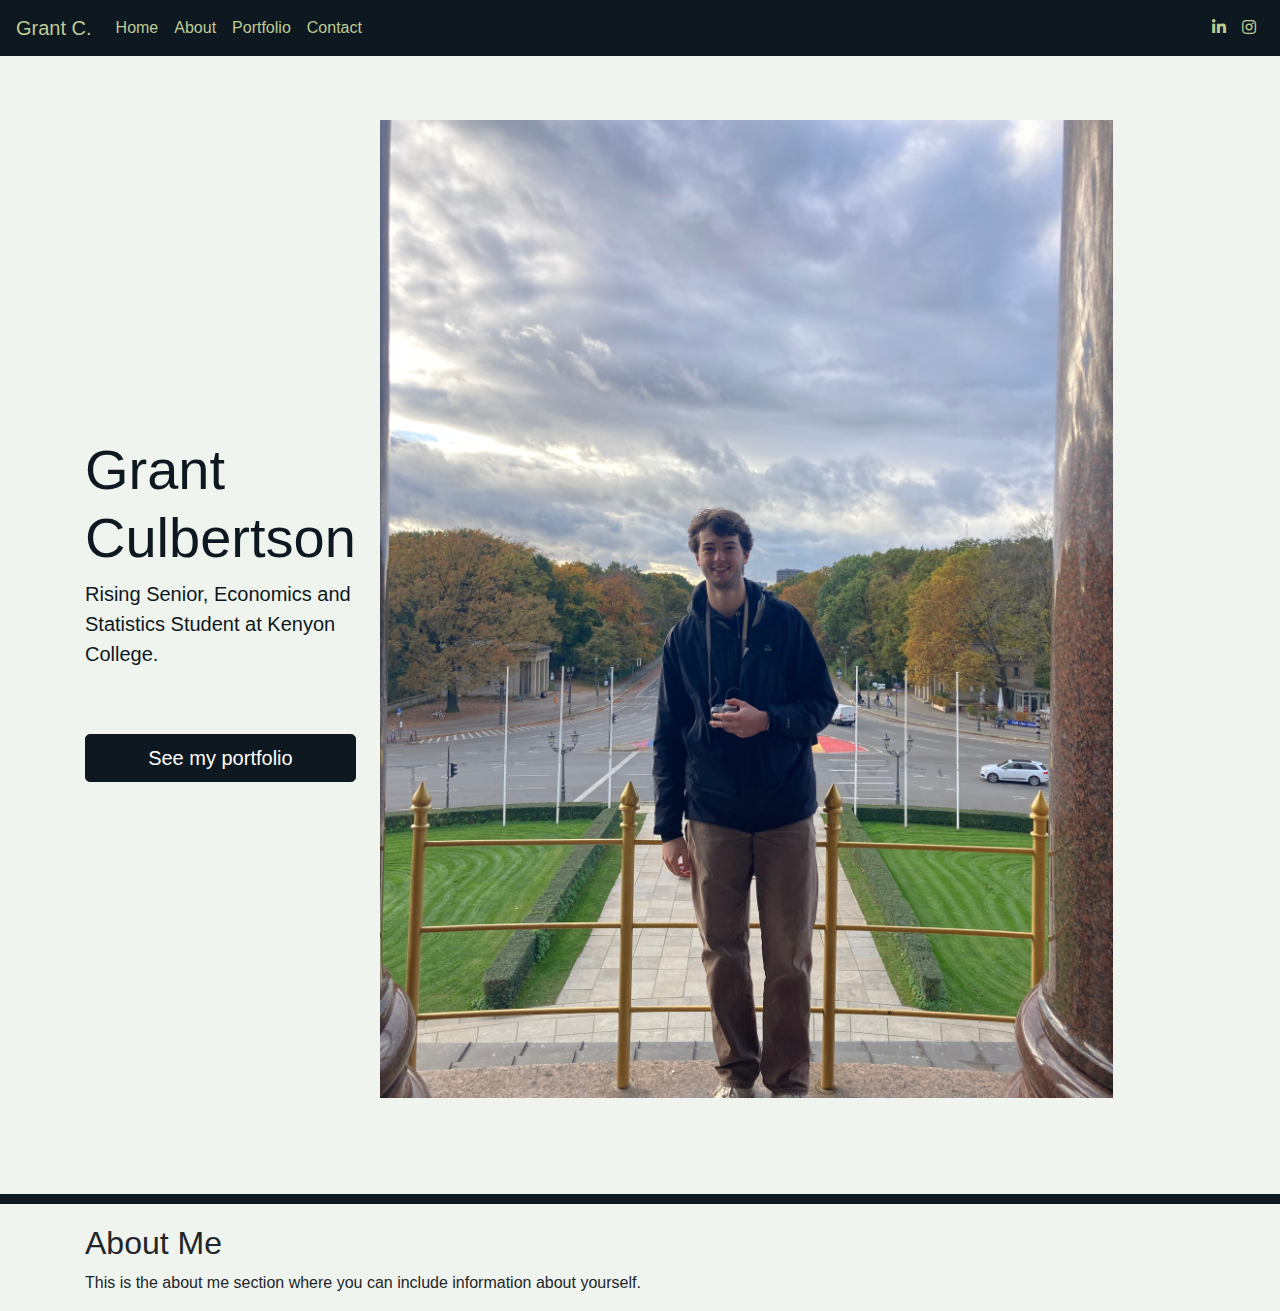
==== index.html @ 76b4805d "jumbotron retain dimensions" ====
<!DOCTYPE html>
<html>
<head>
    <title>Grant Culberton's Portfolio</title>
    <meta charset="utf-8">
    <meta name="viewport" content="width=device-width, initial-scale=1">
    <!-- Bootstrap CSS -->
    <link href="https://stackpath.bootstrapcdn.com/bootstrap/4.5.2/css/bootstrap.min.css" rel="stylesheet">
    <!-- Font Awesome CSS -->
    <link rel="stylesheet" href="https://cdnjs.cloudflare.com/ajax/libs/font-awesome/5.15.4/css/all.min.css">
    <!-- Add my css-->
    <link href="/style.css" rel="stylesheet">
</head>

<body>
    <!-- Navbar with custom class -->
    <nav class="navbar navbar-expand-lg navbar-custom sticky-top">
        <a class="navbar-brand" href="#">Grant C.</a>
        <button class="navbar-toggler" type="button" data-toggle="collapse" data-target="#navbarNav" aria-controls="navbarNav" aria-expanded="false" aria-label="Toggle navigation">
            <span class="navbar-toggler-icon"></span>
        </button>
        <div class="collapse navbar-collapse ml-auto" id="navbarNav">
            <ul class="navbar-nav">
                <li class="nav-item active">
                    <a class="nav-link" href="/index.html">Home<span class="sr-only">(current)</span></a>
                </li>
                <li class="nav-item">
                    <a class="nav-link" href="#">About</a>
                </li>
                <li class="nav-item">
                    <a class="nav-link" href="#">Portfolio</a>
                </li>
                <li class="nav-item">
                    <a class="nav-link" href="#">Contact</a>
                </li>
            </ul>
            <ul class="navbar-nav ml-auto">
                <li class="nav-item">
                    <a class="nav-link" href="https://www.linkedin.com/in/grantculbertson/" target="_blank"><i class="fab fa-linkedin-in"></i></a>
                </li>
                <li class="nav-item">
                    <a class="nav-link" href="https://www.instagram.com/flappinjacks/" target="_blank"><i class="fab fa-instagram"></i></a>
                </li>
            </ul>
        </div>
    </nav>

<!-- Jumbotron -------------------->
    <div class="jumbotron">
        <div class="container">
            <div class = "d-flex flex-column flex-md-row align-items-center">
                <div class = "text-center text-md-left">
                    <h1 class="display-4">Grant Culbertson</h1>
                    <p class="lead">Rising Senior, Economics and Statistics Student at Kenyon College.</p>
                    <hr class="my-4">
                    <a class="btn btn-primary btn-lg" href="https://www.youtube.com/@jameshoffmann/videos" role="button">See my portfolio</a>
                </div>
                <div class = "ml-md-4 mt-4 mt-md-0">
                    <img src="/Images/me_in_berlin.jpg" class="img-fluid custom-image" alt="Ermmm what the sigma... there should be an image here woops!">
                </div>
            </div>
        </div>
    </div>
<!-- End Jumbotron -------------------->

<!-- Separator Line -->
<hr class="separator">

<!-- About Me Section -->
<div class="container">
    <h2>About Me</h2>
    <p>This is the about me section where you can include information about yourself.</p>
</div>

    <!-- Bootstrap JS and dependencies -->
    <script src="https://code.jquery.com/jquery-3.5.1.slim.min.js"></script>
    <script src="https://cdn.jsdelivr.net/npm/@popperjs/core@2.9.2/dist/umd/popper.min.js"></script>
    <script src="https://stackpath.bootstrapcdn.com/bootstrap/4.5.2/js/bootstrap.min.js"></script>
</body>
</html>
---- style.css ----
/* Custom Body Style to Test CSS File Loading */
body {
    background-color: #F0F4EF; /* Light gray background */
}

/* ------------ Custom Navbar Styles -------------------- */
.navbar-custom {
    background-color: #0D1821; /* Custom background color */
}

.navbar-custom .navbar-brand,
.navbar-custom .nav-link {
    color: #BFCC94 !important; /* Custom text color */
}

.navbar-custom .nav-link:hover {
    color:#BFCC94; /* Custom hover text color */
}

/* Additional customizations */
.navbar-custom .navbar-toggler {
    border-color: #BFCC94; /* Custom border color for the toggler */
}

.navbar-custom .navbar-toggler-icon {
    color: #BFCC94;
}
/* ------------ END Custom Navbar Styles -------------------- */

/*---------------- Custom Jumbotron Styles -------------------*/
.jumbotron {
    background-color: #F0F4EF; /* Custom background color */
    color: #0D1821; /* Custom text color */
}

.jumbotron .btn-primary {
    background-color: #0D1821; /* Custom button color */
    border-color: #0D1821;
}

.jumbotron .btn-primary:hover {
    background-color: #0D1821; /* Custom button hover color */
    border-color: #0D1821;
}

/* Ensure the image and text are aligned horizontally */
.jumbotron .container {
    display: flex;
    flex-direction: column;
    align-items: center;
}

.jumbotron .container .text-center,
.jumbotron .container .text-md-left {
    display: flex;
    flex-direction: column;
    justify-content: center;
}

@media (min-width: 768px) {
    .jumbotron .container {
        flex-direction: row;
    }

    .jumbotron .container .ml-md-4 {
        margin-left: 1.5rem; /* Adjust as needed for spacing */
    }
}
/*---------------- End Jumbotron Styles -------------------*/

/* Custom Separator Line */
.separator {
    border: 0;
    height: 10px;
    background: #0D1821; /* Black color */
    margin: 20px 0; /* Adjust the spacing as needed */
}
/* END CUSTOM SEPARATOR */

/*---------------- Custom Card Styles -------------------*/
.custom-image {
    width: auto; /* Adjust width as needed */
    height: auto; /* Maintain aspect ratio */
    max-width: 90%; /* Maximum width */
}
/*---------------- End Card Styles -------------------*/
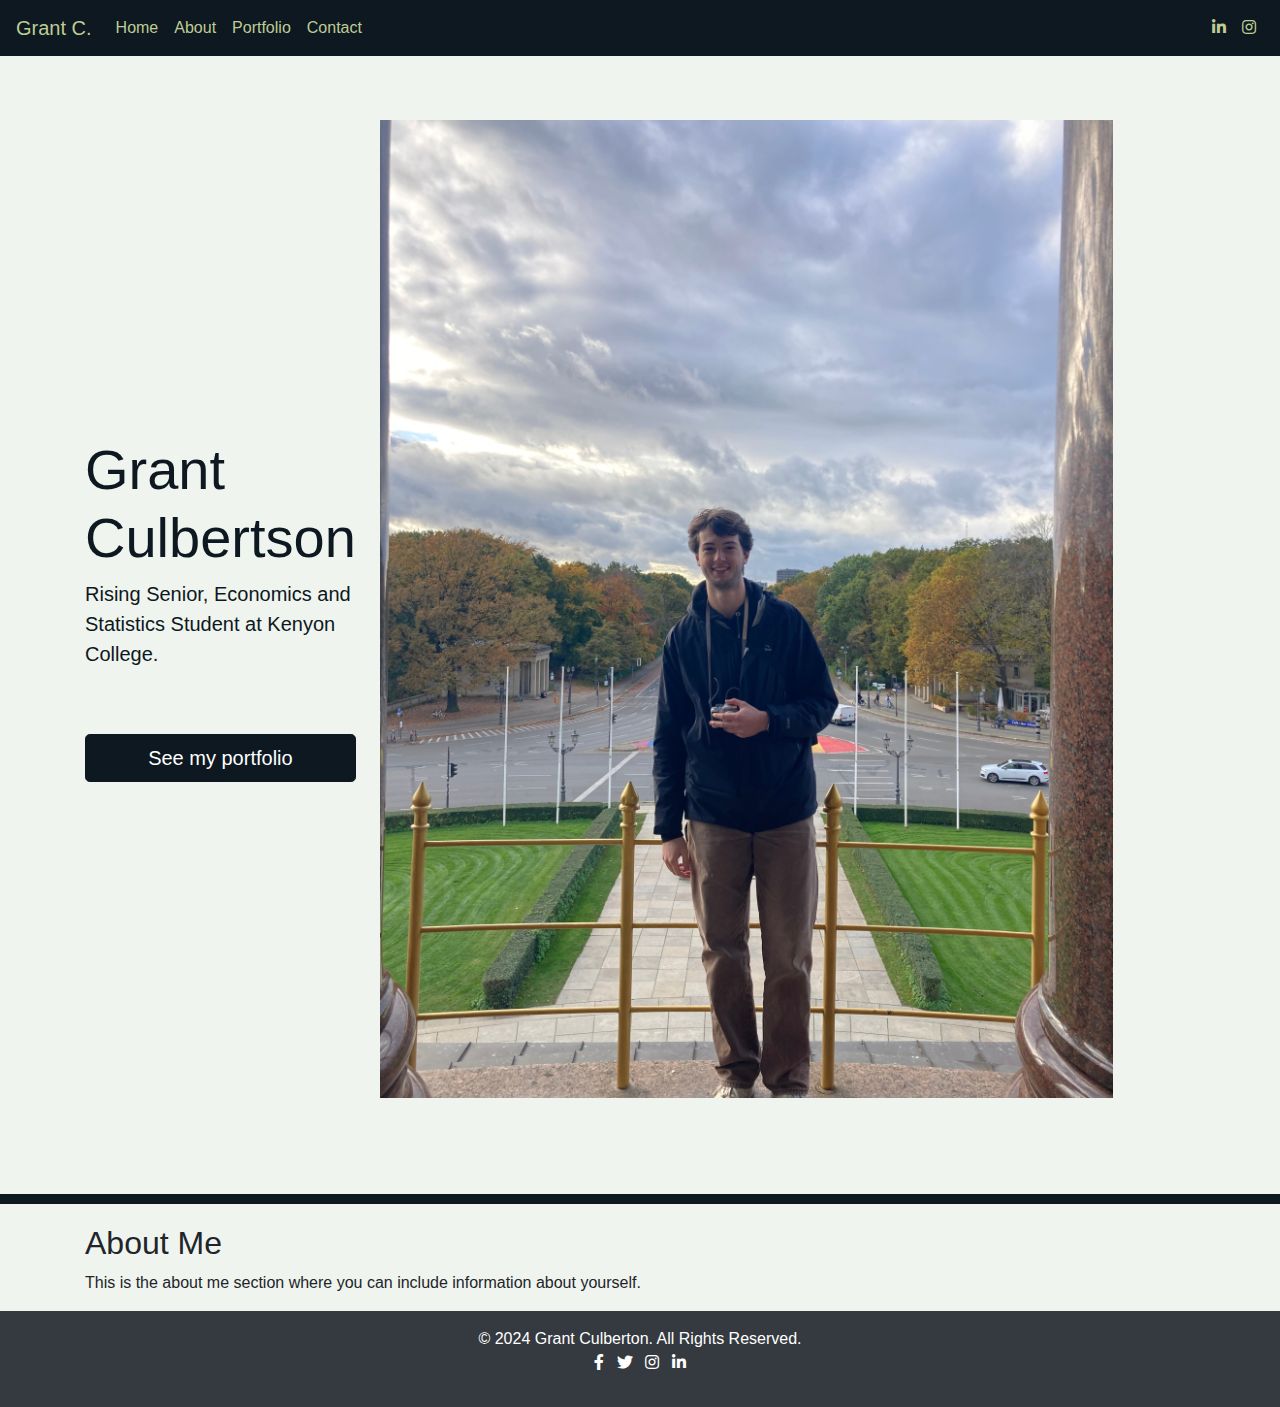
==== commit 309c4235: "Add Footer" ====
--- a/index.html
+++ b/index.html
@@ -72,6 +72,36 @@
     <p>This is the about me section where you can include information about yourself.</p>
 </div>
 
+<!-- Footer ------------------>
+<footer class="bg-dark text-white text-center py-3">
+    <div class="container">
+        <p class="mb-0">&copy; 2024 Grant Culberton. All Rights Reserved.</p>
+        <ul class="list-inline">
+            <li class="list-inline-item">
+                <a href="https://facebook.com" target="_blank" class="text-white">
+                    <i class="fab fa-facebook-f"></i>
+                </a>
+            </li>
+            <li class="list-inline-item">
+                <a href="https://twitter.com" target="_blank" class="text-white">
+                    <i class="fab fa-twitter"></i>
+                </a>
+            </li>
+            <li class="list-inline-item">
+                <a href="https://instagram.com" target="_blank" class="text-white">
+                    <i class="fab fa-instagram"></i>
+                </a>
+            </li>
+            <li class="list-inline-item">
+                <a href="https://linkedin.com" target="_blank" class="text-white">
+                    <i class="fab fa-linkedin-in"></i>
+                </a>
+            </li>
+        </ul>
+    </div>
+</footer>
+<!-- End Footer ------------------>
+
     <!-- Bootstrap JS and dependencies -->
     <script src="https://code.jquery.com/jquery-3.5.1.slim.min.js"></script>
     <script src="https://cdn.jsdelivr.net/npm/@popperjs/core@2.9.2/dist/umd/popper.min.js"></script>
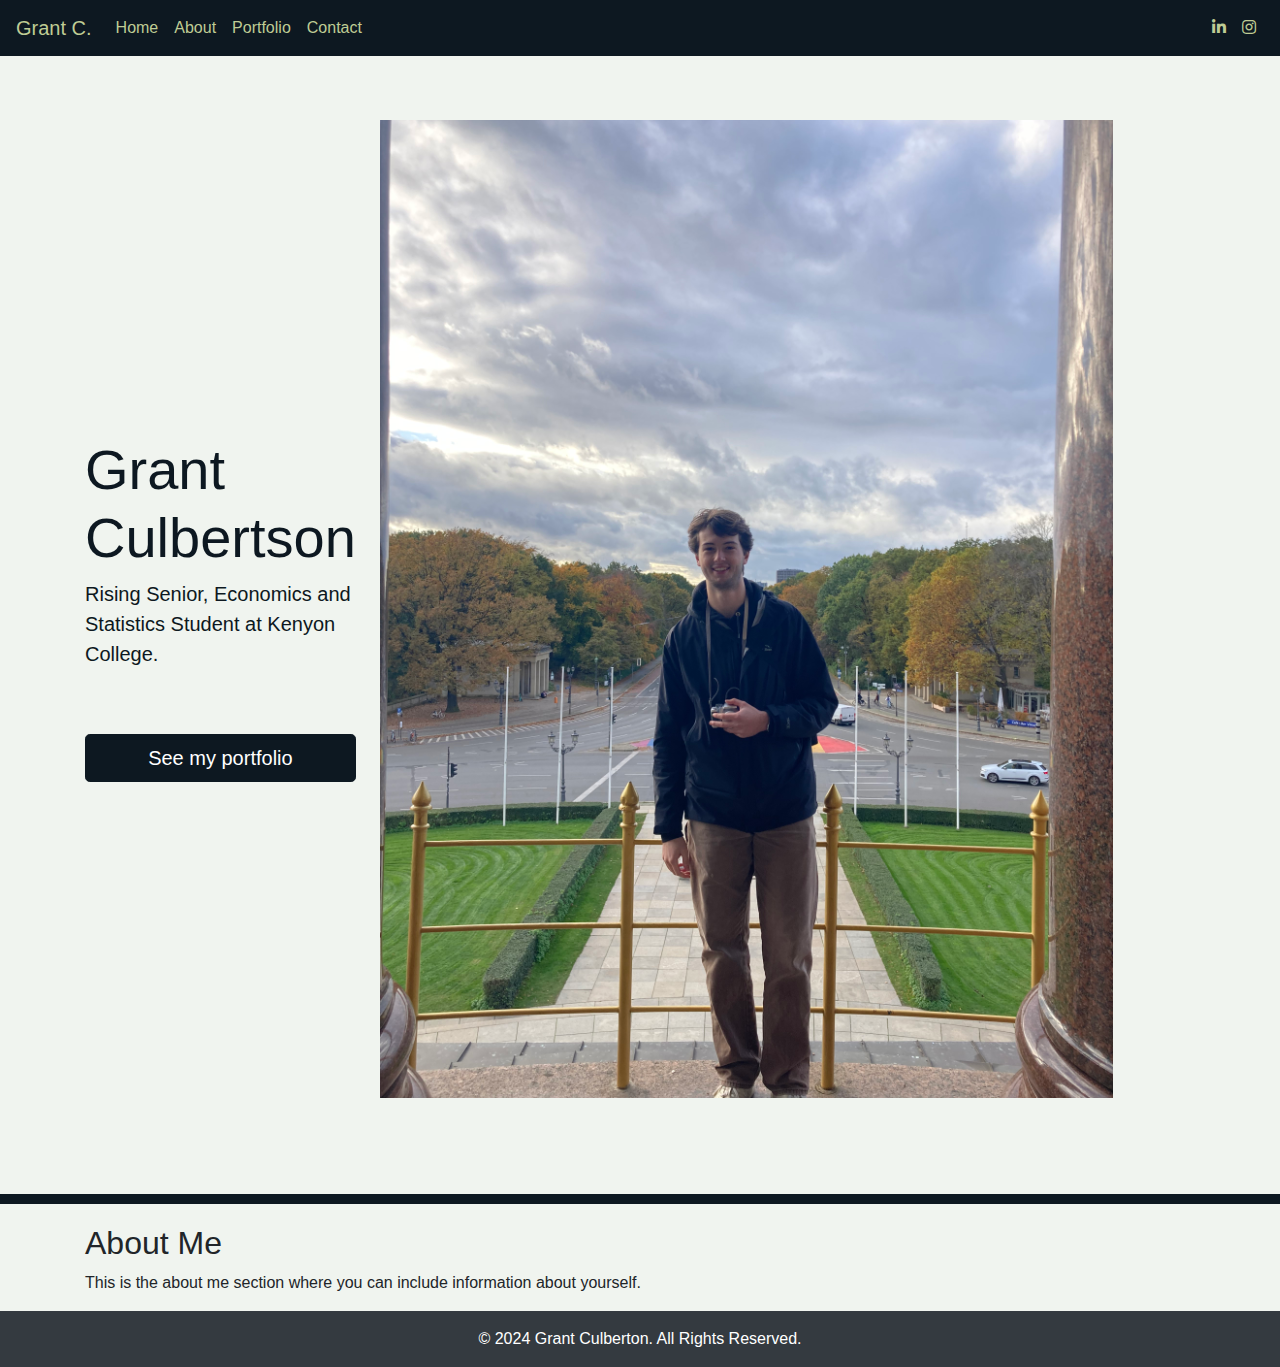
==== commit f949cef7: "add footer yuh" ====
--- a/index.html
+++ b/index.html
@@ -76,28 +76,6 @@
 <footer class="bg-dark text-white text-center py-3">
     <div class="container">
         <p class="mb-0">&copy; 2024 Grant Culberton. All Rights Reserved.</p>
-        <ul class="list-inline">
-            <li class="list-inline-item">
-                <a href="https://facebook.com" target="_blank" class="text-white">
-                    <i class="fab fa-facebook-f"></i>
-                </a>
-            </li>
-            <li class="list-inline-item">
-                <a href="https://twitter.com" target="_blank" class="text-white">
-                    <i class="fab fa-twitter"></i>
-                </a>
-            </li>
-            <li class="list-inline-item">
-                <a href="https://instagram.com" target="_blank" class="text-white">
-                    <i class="fab fa-instagram"></i>
-                </a>
-            </li>
-            <li class="list-inline-item">
-                <a href="https://linkedin.com" target="_blank" class="text-white">
-                    <i class="fab fa-linkedin-in"></i>
-                </a>
-            </li>
-        </ul>
     </div>
 </footer>
 <!-- End Footer ------------------>
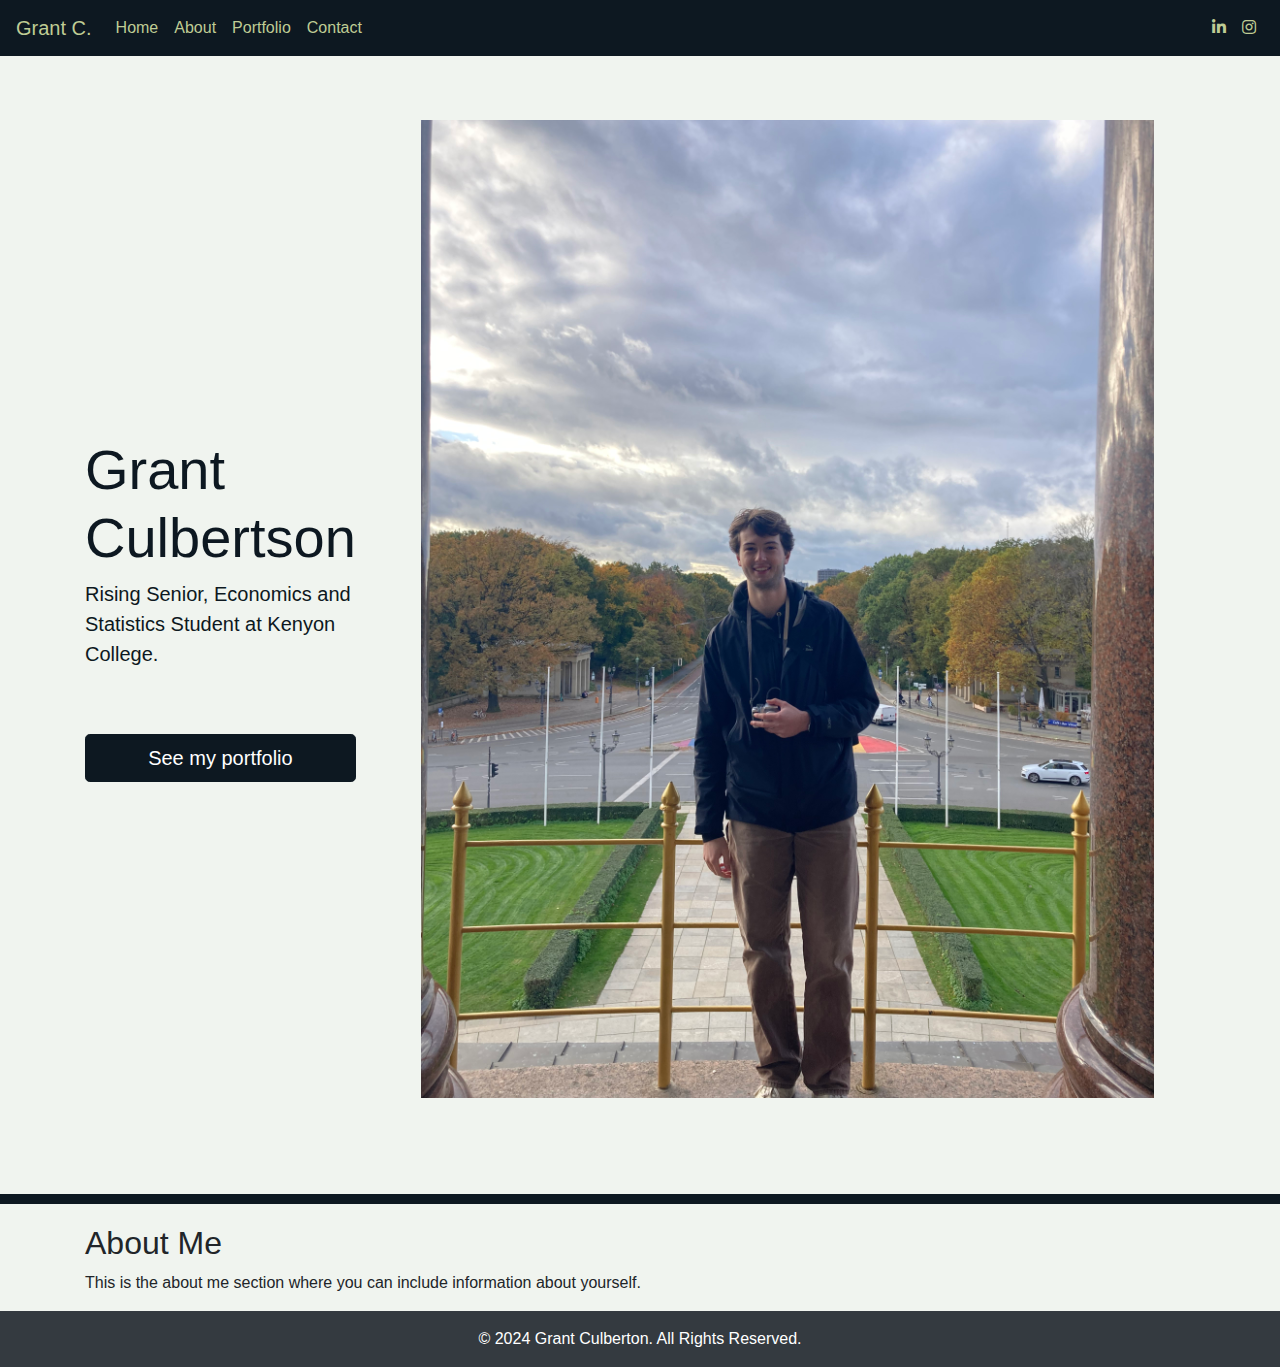
==== commit efd7beb4: "Center align everything on jumbotron" ====
--- a/index.html
+++ b/index.html
@@ -55,7 +55,7 @@
                     <hr class="my-4">
                     <a class="btn btn-primary btn-lg" href="https://www.youtube.com/@jameshoffmann/videos" role="button">See my portfolio</a>
                 </div>
-                <div class = "ml-md-4 mt-4 mt-md-0">
+                <div class = "ml-md-4 mt-4 mt-md-0 d-flex justify-content-center">
                     <img src="/Images/me_in_berlin.jpg" class="img-fluid custom-image" alt="Ermmm what the sigma... there should be an image here woops!">
                 </div>
             </div>
--- a/style.css
+++ b/style.css
@@ -23,7 +23,7 @@
 }
 
 .navbar-custom .navbar-toggler-icon {
-    color: #BFCC94;
+    background-image: url("data:image/svg+xml;charset=utf8,%3Csvg viewBox='0 0 30 30' xmlns='http://www.w3.org/2000/svg'%3E%3Cpath stroke='rgba(191, 204, 148, 1)' stroke-width='2' stroke-linecap='round' stroke-miterlimit='10' d='M4 7h22M4 15h22M4 23h22'/%3E%3C/svg%3E");
 }
 /* ------------ END Custom Navbar Styles -------------------- */
 
@@ -79,8 +79,8 @@
 
 /*---------------- Custom Card Styles -------------------*/
 .custom-image {
-    width: auto; /* Adjust width as needed */
-    height: auto; /* Maintain aspect ratio */
+    width: 90%; /* Adjust width as needed */
+    height: 90%; /* Maintain aspect ratio */
     max-width: 90%; /* Maximum width */
 }
 /*---------------- End Card Styles -------------------*/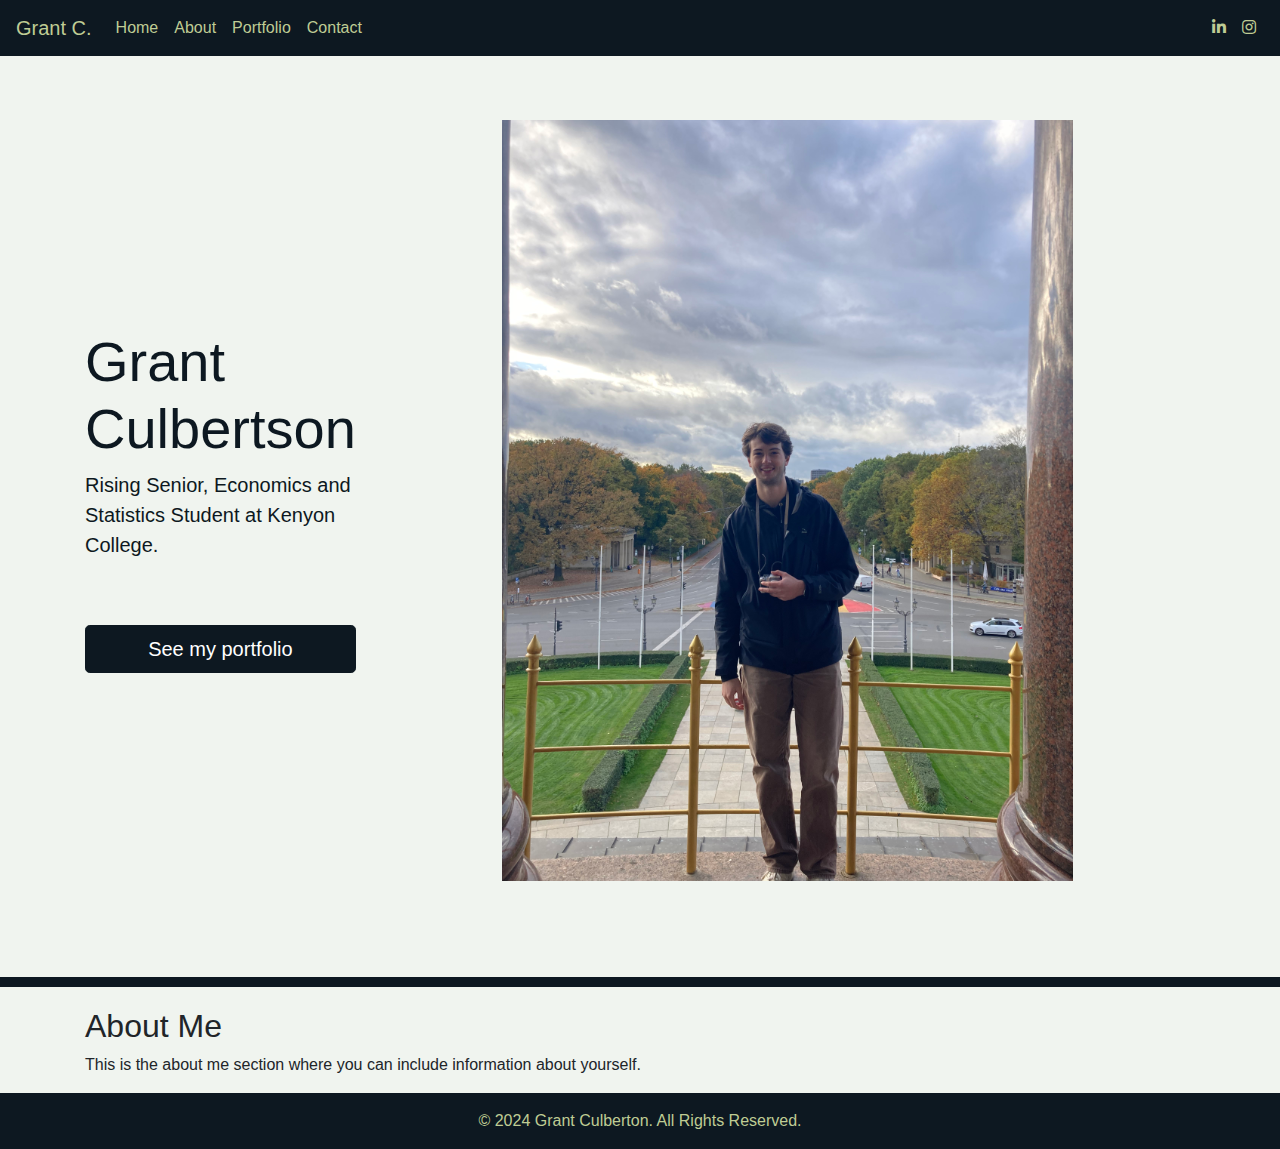
==== commit 6c9a9988: "update footer" ====
--- a/index.html
+++ b/index.html
@@ -73,7 +73,7 @@
 </div>
 
 <!-- Footer ------------------>
-<footer class="bg-dark text-white text-center py-3">
+<footer class="custom-footer text-center py-3">
     <div class="container">
         <p class="mb-0">&copy; 2024 Grant Culberton. All Rights Reserved.</p>
     </div>
--- a/style.css
+++ b/style.css
@@ -79,8 +79,26 @@
 
 /*---------------- Custom Card Styles -------------------*/
 .custom-image {
-    width: 90%; /* Adjust width as needed */
-    height: 90%; /* Maintain aspect ratio */
-    max-width: 90%; /* Maximum width */
+    width: auto; /* Adjust width as needed */
+    height: auto; /* Maintain aspect ratio */
+    max-width: 70%; /* Maximum width */
+    max-height: 70%; /* Maximum height */
 }
-/*---------------- End Card Styles -------------------*/+/*---------------- End Card Styles -------------------*/
+
+
+/*---------------- Custom Footer Styles -------------------*/
+/* Custom Footer Styles */
+footer.custom-footer {
+    background-color: #0D1821; /* Custom background color */
+    color: #BFCC94; /* Custom text color */
+}
+
+footer.custom-footer a {
+    color: #BFCC94; /* Custom link color */
+}
+
+footer.custom-footer a:hover {
+    color: #98A75F; /* Custom link hover color */
+}
+/*---------------- End Footer Styles -------------------*/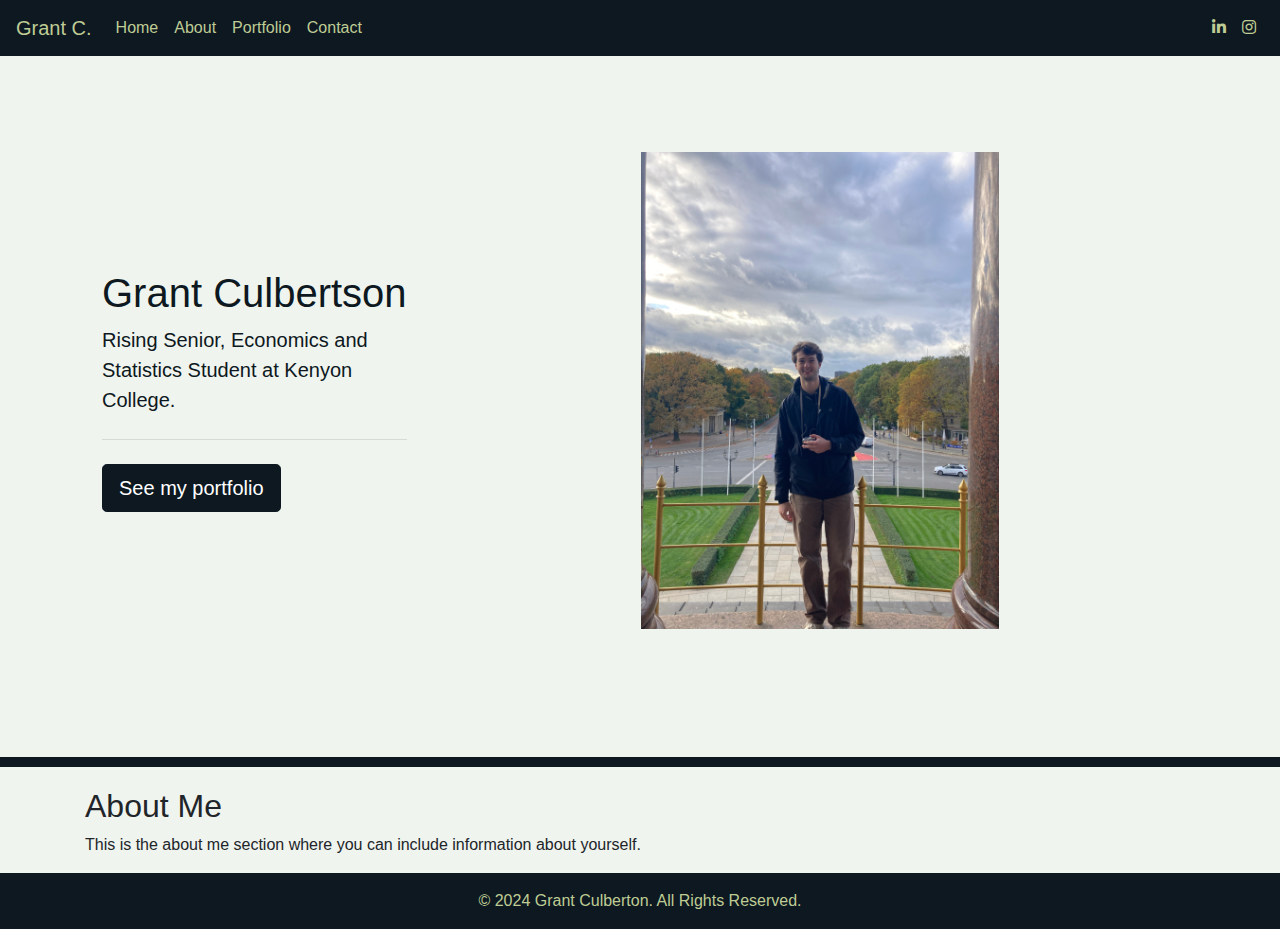
==== commit ae36ee1a: "padding on text jumbo" ====
--- a/index.html
+++ b/index.html
@@ -46,21 +46,21 @@
     </nav>
 
 <!-- Jumbotron -------------------->
-    <div class="jumbotron">
-        <div class="container">
-            <div class = "d-flex flex-column flex-md-row align-items-center">
-                <div class = "text-center text-md-left">
-                    <h1 class="display-4">Grant Culbertson</h1>
-                    <p class="lead">Rising Senior, Economics and Statistics Student at Kenyon College.</p>
-                    <hr class="my-4">
-                    <a class="btn btn-primary btn-lg" href="https://www.youtube.com/@jameshoffmann/videos" role="button">See my portfolio</a>
-                </div>
-                <div class = "ml-md-4 mt-4 mt-md-0 d-flex justify-content-center">
-                    <img src="/Images/me_in_berlin.jpg" class="img-fluid custom-image" alt="Ermmm what the sigma... there should be an image here woops!">
-                </div>
+<div class="jumbotron">
+    <div class="container">
+        <div class="d-flex flex-column flex-md-row align-items-center justify-content-center">
+            <div class="text-container text-center text-md-left">
+                <h1 class="display-4">Grant Culbertson</h1>
+                <p class="lead">Rising Senior, Economics and Statistics Student at Kenyon College.</p>
+                <hr class="my-4">
+                <a class="btn btn-primary btn-lg" href="https://www.youtube.com/@jameshoffmann/videos" role="button">See my portfolio</a>
+            </div>
+            <div class="ml-md-4 mt-4 mt-md-0 d-flex justify-content-center">
+                <img src="/Images/me_in_berlin.jpg" class="img-fluid custom-image" alt="Ermmm what the sigma... there should be an image here woops!">
             </div>
         </div>
     </div>
+</div>
 <!-- End Jumbotron -------------------->
 
 <!-- Separator Line -->
--- a/style.css
+++ b/style.css
@@ -43,27 +43,32 @@
     border-color: #0D1821;
 }
 
-/* Ensure the image and text are aligned horizontally */
 .jumbotron .container {
     display: flex;
     flex-direction: column;
     align-items: center;
-}
-
-.jumbotron .container .text-center,
-.jumbotron .container .text-md-left {
-    display: flex;
-    flex-direction: column;
-    justify-content: center;
+    padding: 2rem; /* Adjust padding as needed */
 }
 
 @media (min-width: 768px) {
     .jumbotron .container {
         flex-direction: row;
     }
+}
 
-    .jumbotron .container .ml-md-4 {
-        margin-left: 1.5rem; /* Adjust as needed for spacing */
+.jumbotron .text-container {
+    flex: 1;
+    padding-right: 2rem; /* Adjust as needed */
+}
+
+.jumbotron h1 {
+    white-space: nowrap; /* Prevent line breaks */
+    font-size: 2.5rem; /* Adjust font size as needed */
+}
+
+@media (max-width: 767.98px) {
+    .jumbotron h1 {
+        font-size: 2rem; /* Adjust font size for smaller screens */
     }
 }
 /*---------------- End Jumbotron Styles -------------------*/
@@ -81,8 +86,8 @@
 .custom-image {
     width: auto; /* Adjust width as needed */
     height: auto; /* Maintain aspect ratio */
-    max-width: 70%; /* Maximum width */
-    max-height: 70%; /* Maximum height */
+    max-width: 50%; /* Maximum width */
+    max-height: 50%; /* Maximum height */
 }
 /*---------------- End Card Styles -------------------*/
 
@@ -90,8 +95,8 @@
 /*---------------- Custom Footer Styles -------------------*/
 /* Custom Footer Styles */
 footer.custom-footer {
-    background-color: #0D1821; /* Custom background color */
-    color: #BFCC94; /* Custom text color */
+    color: #BFCC94; /* Custom background color */
+    background-color: #0D1821; /* Custom text color */
 }
 
 footer.custom-footer a {
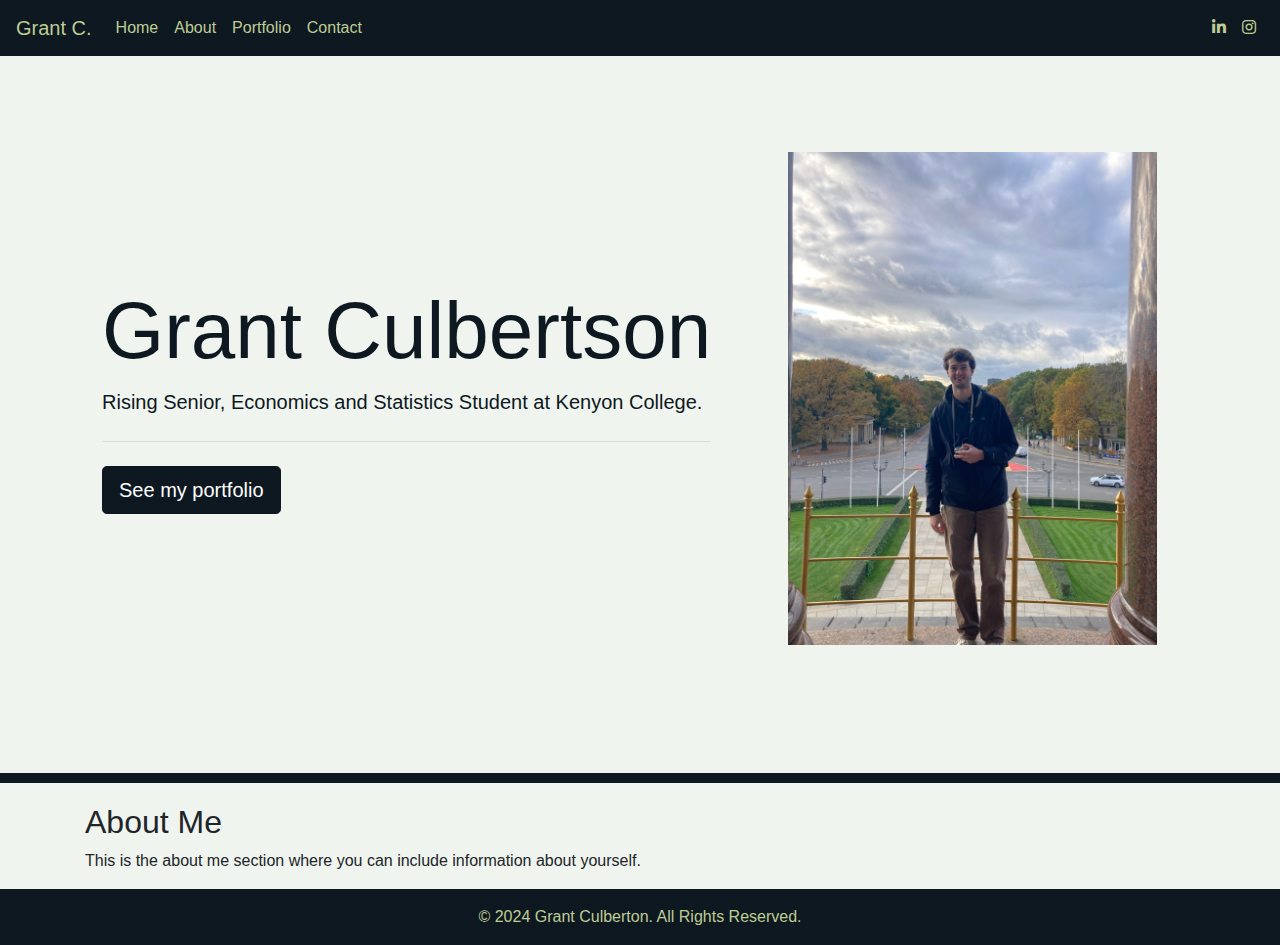
==== commit 91fd9d24: "many changes" ====
--- a/index.html
+++ b/index.html
@@ -55,7 +55,7 @@
                 <hr class="my-4">
                 <a class="btn btn-primary btn-lg" href="https://www.youtube.com/@jameshoffmann/videos" role="button">See my portfolio</a>
             </div>
-            <div class="ml-md-4 mt-4 mt-md-0 d-flex justify-content-center">
+            <div class="image-container ml-md-4 mt-4 mt-md-0">
                 <img src="/Images/me_in_berlin.jpg" class="img-fluid custom-image" alt="Ermmm what the sigma... there should be an image here woops!">
             </div>
         </div>
--- a/style.css
+++ b/style.css
@@ -63,13 +63,25 @@
 
 .jumbotron h1 {
     white-space: nowrap; /* Prevent line breaks */
-    font-size: 2.5rem; /* Adjust font size as needed */
+    font-size: 5rem; /* Adjust font size as needed */
 }
 
 @media (max-width: 767.98px) {
     .jumbotron h1 {
         font-size: 2rem; /* Adjust font size for smaller screens */
     }
+}
+
+.jumbotron .image-container {
+    display: flex;
+    justify-content: center;
+    align-items: center;
+    width: 100%;
+}
+
+.jumbotron .image-container img {
+    max-width: 90%; /* Adjust image size as needed */
+    height: auto; /* Maintain aspect ratio */
 }
 /*---------------- End Jumbotron Styles -------------------*/
 
@@ -86,8 +98,8 @@
 .custom-image {
     width: auto; /* Adjust width as needed */
     height: auto; /* Maintain aspect ratio */
-    max-width: 50%; /* Maximum width */
-    max-height: 50%; /* Maximum height */
+    max-width: 75%; /* Maximum width */
+    max-height: 75%; /* Maximum height */
 }
 /*---------------- End Card Styles -------------------*/
 
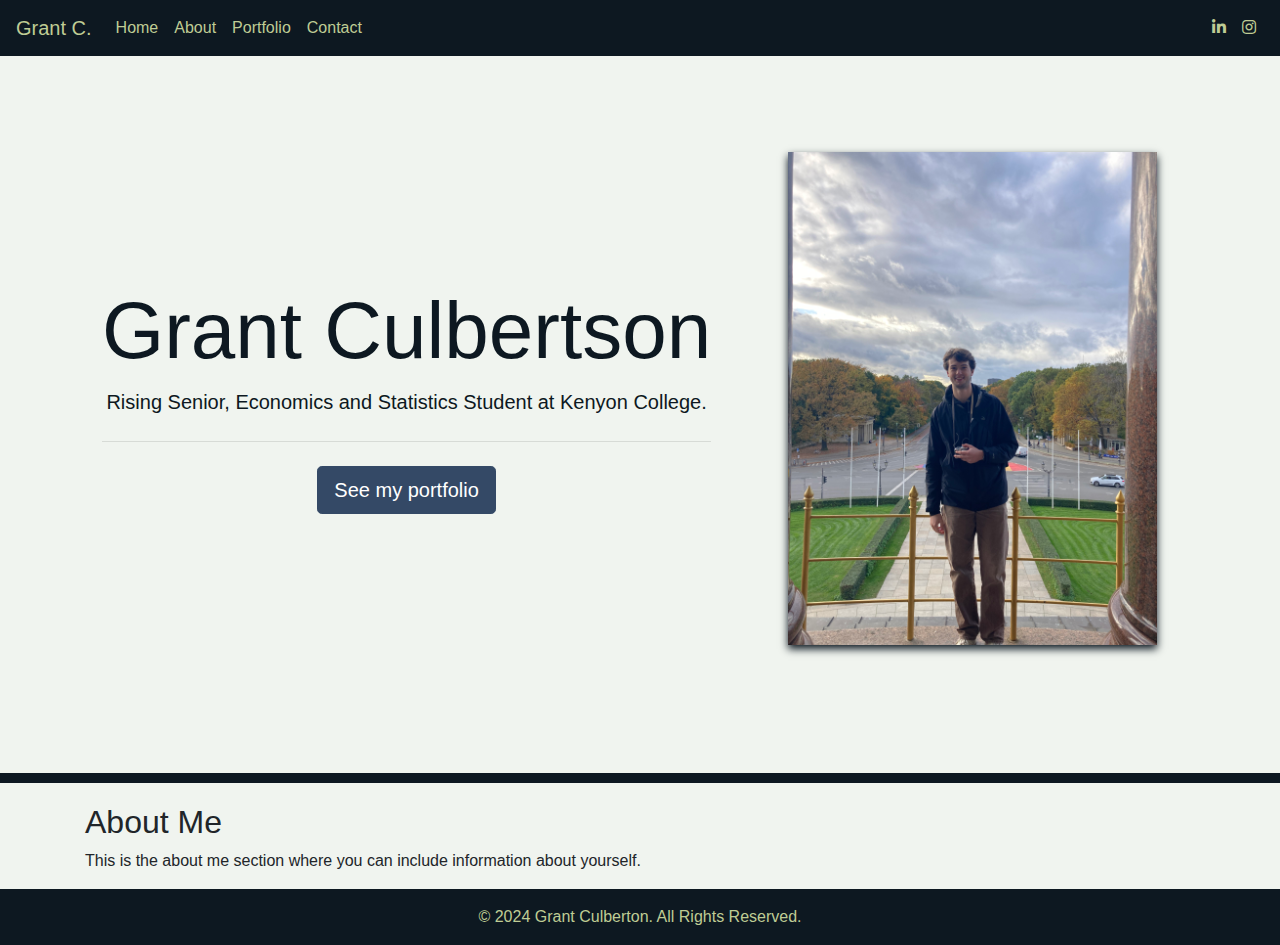
==== commit b22f6f61: "Center home page" ====
--- a/index.html
+++ b/index.html
@@ -47,17 +47,15 @@
 
 <!-- Jumbotron -------------------->
 <div class="jumbotron">
-    <div class="container">
-        <div class="d-flex flex-column flex-md-row align-items-center justify-content-center">
-            <div class="text-container text-center text-md-left">
-                <h1 class="display-4">Grant Culbertson</h1>
-                <p class="lead">Rising Senior, Economics and Statistics Student at Kenyon College.</p>
-                <hr class="my-4">
-                <a class="btn btn-primary btn-lg" href="https://www.youtube.com/@jameshoffmann/videos" role="button">See my portfolio</a>
-            </div>
-            <div class="image-container ml-md-4 mt-4 mt-md-0">
-                <img src="/Images/me_in_berlin.jpg" class="img-fluid custom-image" alt="Ermmm what the sigma... there should be an image here woops!">
-            </div>
+    <div class="container d-flex flex-column flex-md-row align-items-center justify-content-center">
+        <div class="text-container text-center">
+            <h1 class="display-4">Grant Culbertson</h1>
+            <p class="lead">Rising Senior, Economics and Statistics Student at Kenyon College.</p>
+            <hr class="my-4">
+            <a class="btn btn-primary btn-lg" href="https://www.youtube.com/@jameshoffmann/videos" role="button">See my portfolio</a>
+        </div>
+        <div class="image-container ml-md-4 mt-4 mt-md-0 d-flex justify-content-center">
+            <img src="/Images/me_in_berlin.jpg" class="img-fluid custom-image" alt="Ermmm what the sigma... there should be an image here woops!">
         </div>
     </div>
 </div>
--- a/style.css
+++ b/style.css
@@ -9,12 +9,12 @@
 }
 
 .navbar-custom .navbar-brand,
-.navbar-custom .nav-link {
+.navbar-custom .navbar-nav .nav-link {
     color: #BFCC94 !important; /* Custom text color */
 }
 
-.navbar-custom .nav-link:hover {
-    color:#BFCC94; /* Custom hover text color */
+.navbar-custom .navbar-nav .nav-link:hover {
+    color: #BFCC94; /* Custom hover text color */
 }
 
 /* Additional customizations */
@@ -34,8 +34,8 @@
 }
 
 .jumbotron .btn-primary {
-    background-color: #0D1821; /* Custom button color */
-    border-color: #0D1821;
+    background-color: #344966; /* Custom button color */
+    border-color: #344966;
 }
 
 .jumbotron .btn-primary:hover {
@@ -47,6 +47,7 @@
     display: flex;
     flex-direction: column;
     align-items: center;
+    justify-content: center; /* Center items vertically */
     padding: 2rem; /* Adjust padding as needed */
 }
 
@@ -58,7 +59,14 @@
 
 .jumbotron .text-container {
     flex: 1;
-    padding-right: 2rem; /* Adjust as needed */
+    text-align: center; /* Center text on small screens */
+}
+
+@media (min-width: 768px) {
+    .jumbotron .text-container {
+        text-align: left; /* Left align text on medium and larger screens */
+        padding-right: 2rem; /* Adjust as needed */
+    }
 }
 
 .jumbotron h1 {
@@ -100,9 +108,9 @@
     height: auto; /* Maintain aspect ratio */
     max-width: 75%; /* Maximum width */
     max-height: 75%; /* Maximum height */
+    box-shadow: 0 4px 8px #0D1821; /* Add drop shadow */
 }
 /*---------------- End Card Styles -------------------*/
-
 
 /*---------------- Custom Footer Styles -------------------*/
 /* Custom Footer Styles */
@@ -118,4 +126,4 @@
 footer.custom-footer a:hover {
     color: #98A75F; /* Custom link hover color */
 }
-/*---------------- End Footer Styles -------------------*/+/*---------------- End Footer Styles -------------------*/
